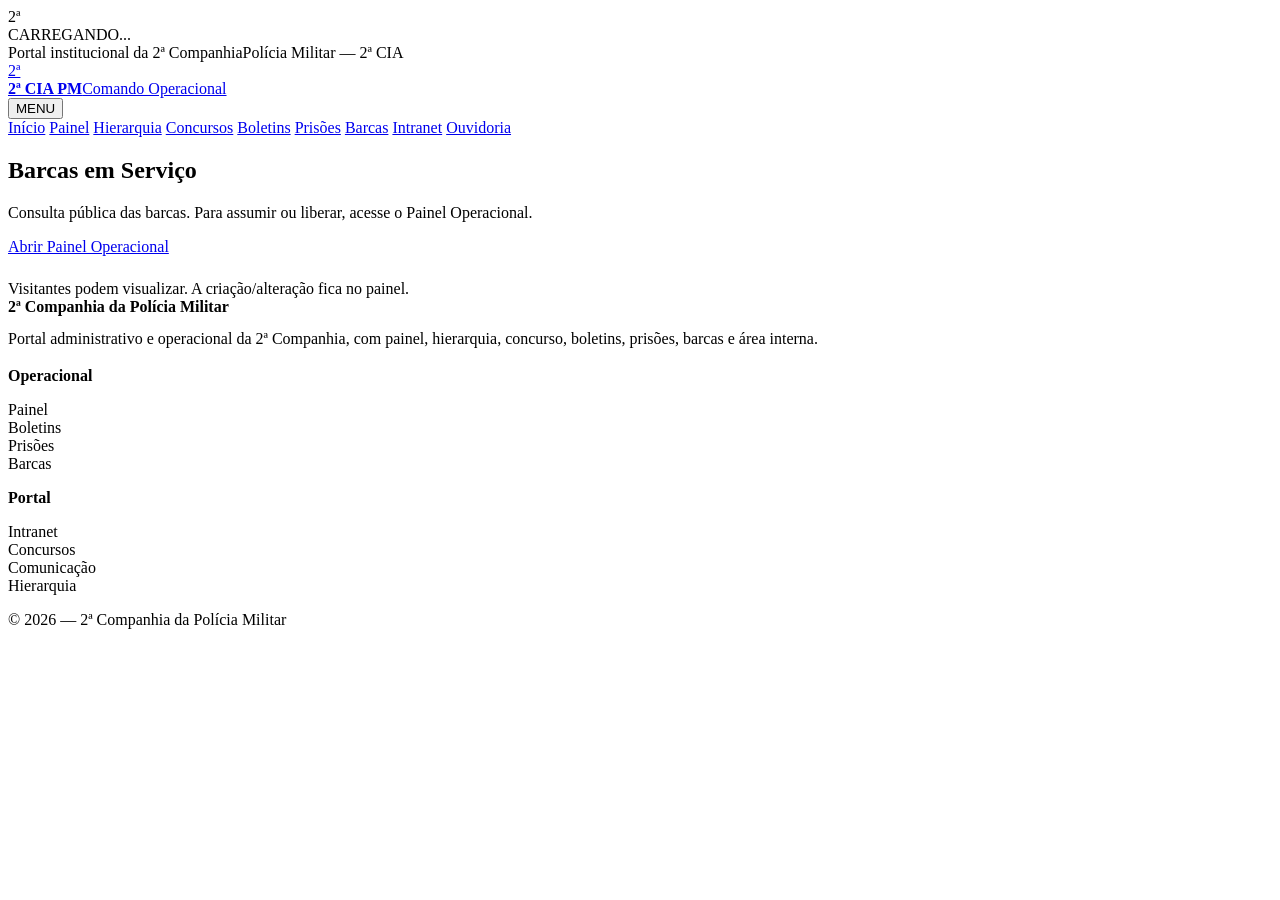
==== barcas.html @ 35450de1 "Add files via upload" ====
<!DOCTYPE html><html lang="pt-BR"><head><meta charset="UTF-8"><meta name="viewport" content="width=device-width, initial-scale=1.0"><title>Barcas | 2ª CIA PM</title><link rel="stylesheet" href="assets/style.css"></head><body><div id="pageLoader"><div class="loader-shield">2ª</div><div class="loader-text">CARREGANDO...</div></div>

<div class="topbar"><div class="container"><span>Portal institucional da 2ª Companhia</span><span>Polícia Militar — 2ª CIA</span></div></div>
<header class="navbar">
  <div class="container nav-content">
    <a class="brand" href="index.html"><div class="logo">2ª</div><div><strong>2ª CIA PM</strong><span>Comando Operacional</span></div></a>
    <button class="mobile-btn" onclick="toggleMenu()">MENU</button>
    <nav class="menu" id="menu">
      <a href="index.html">Início</a>
      <a href="painel.html">Painel</a>
      <a href="hierarquia.html">Hierarquia</a>
      <a href="concurso.html">Concursos</a>
      <a href="boletins.html">Boletins</a>
      <a href="prisoes.html">Prisões</a>
      <a href="barcas.html">Barcas</a>
      <a href="intranet.html">Intranet</a>
      <a href="ouvidoria.html">Ouvidoria</a>
    </nav>
  </div>
</header>

<section class="page-hero"><div class="container"><h1>Barcas em Serviço</h1><p>Consulta pública das barcas. Para assumir ou liberar, acesse o Painel Operacional.</p></div></section>
<section class="section"><div class="container">
  <div class="actions" style="margin-bottom:24px">
    <a class="btn btn-primary" href="painel.html">Abrir Painel Operacional</a>
  </div>
  <div id="barcaPermissao" class="lock-msg">Visitantes podem visualizar. A criação/alteração fica no painel.</div>
  <div id="barcaGrid" class="barca-grid"></div>
</div></section>

<footer class="footer">
  <div class="container footer-grid">
    <div><strong>2ª Companhia da Polícia Militar</strong><p style="margin-top:10px;line-height:1.6">Portal administrativo e operacional da 2ª Companhia, com painel, hierarquia, concurso, boletins, prisões, barcas e área interna.</p></div>
    <div><strong>Operacional</strong><p>Painel<br>Boletins<br>Prisões<br>Barcas</p></div>
    <div><strong>Portal</strong><p>Intranet<br>Concursos<br>Comunicação<br>Hierarquia</p></div>
  </div>
  <div class="container copy">© 2026 — 2ª Companhia da Polícia Militar</div>
</footer><script src="assets/script.js"></script>
</body></html>
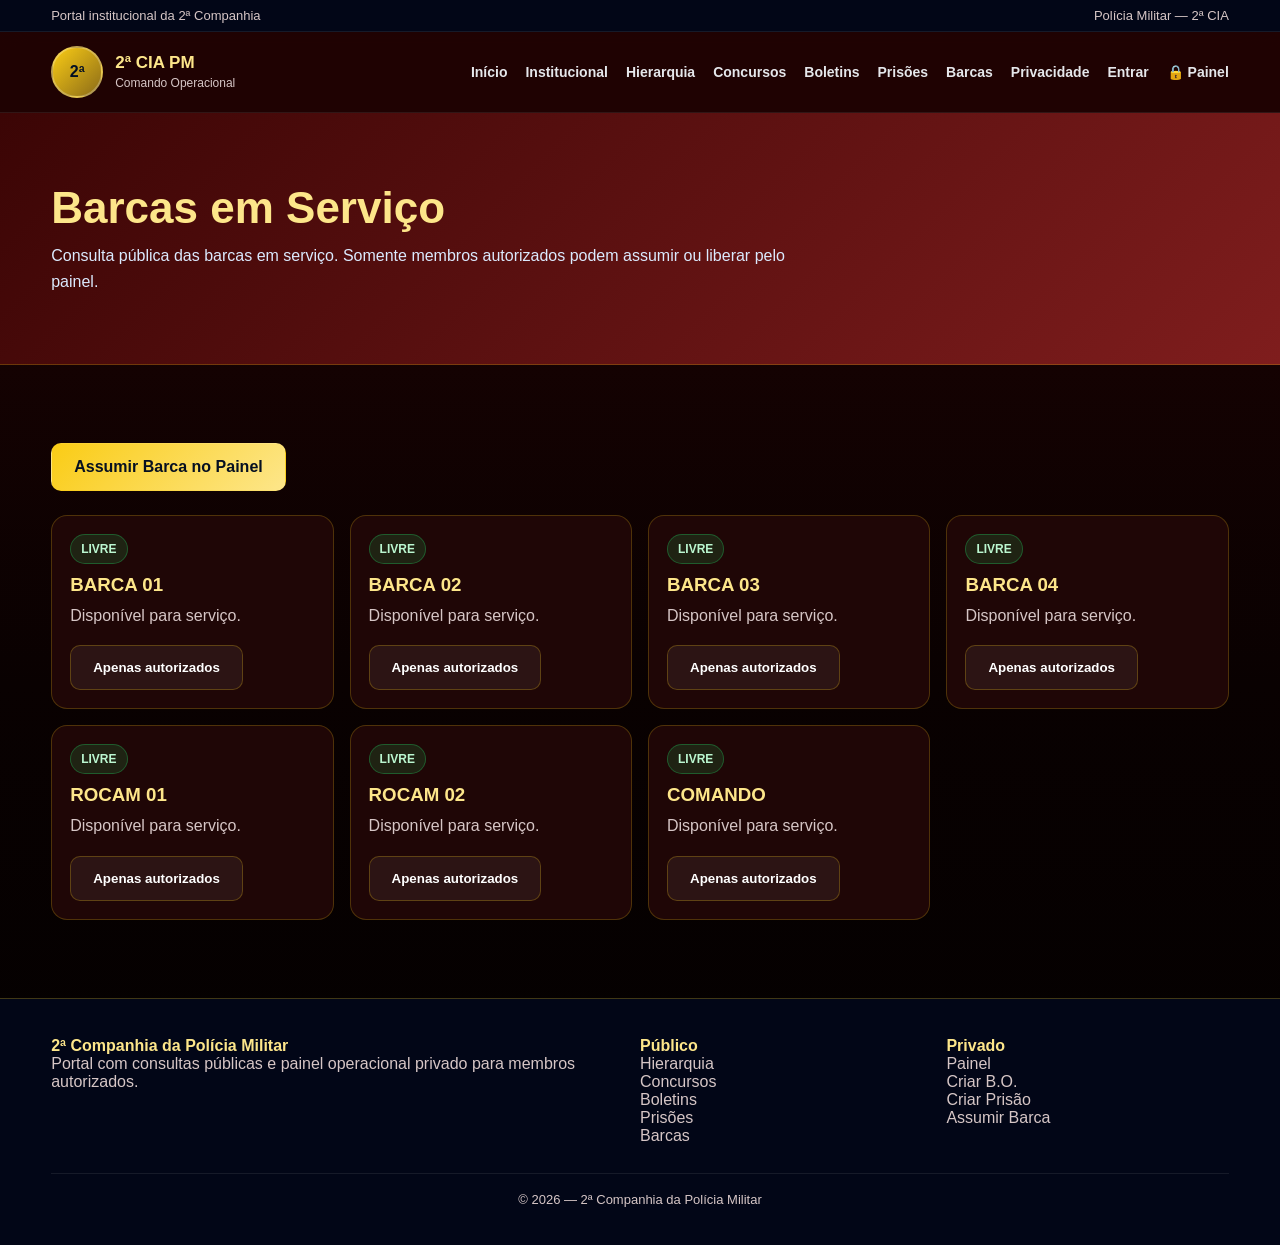
==== commit 67f3d1c8: "Add files via upload" ====
--- a/barcas.html
+++ b/barcas.html
@@ -1,39 +1,88 @@
-<!DOCTYPE html><html lang="pt-BR"><head><meta charset="UTF-8"><meta name="viewport" content="width=device-width, initial-scale=1.0"><title>Barcas | 2ª CIA PM</title><link rel="stylesheet" href="assets/style.css"></head><body><div id="pageLoader"><div class="loader-shield">2ª</div><div class="loader-text">CARREGANDO...</div></div>
+<!DOCTYPE html>
+<html lang="pt-BR">
+<head>
+  <meta charset="UTF-8">
+  <meta name="viewport" content="width=device-width, initial-scale=1.0">
+  <title>Barcas | 2ª CIA PM</title>
+  <link rel="stylesheet" href="assets/style.css">
+</head>
+<body>
 
-<div class="topbar"><div class="container"><span>Portal institucional da 2ª Companhia</span><span>Polícia Militar — 2ª CIA</span></div></div>
+<div class="topbar">
+  <div class="container">
+    <span>Portal institucional da 2ª Companhia</span>
+    <span>Polícia Militar — 2ª CIA</span>
+  </div>
+</div>
+
 <header class="navbar">
   <div class="container nav-content">
-    <a class="brand" href="index.html"><div class="logo">2ª</div><div><strong>2ª CIA PM</strong><span>Comando Operacional</span></div></a>
+    <a class="brand" href="index.html">
+      <div class="logo">2ª</div>
+      <div>
+        <strong>2ª CIA PM</strong>
+        <span>Comando Operacional</span>
+      </div>
+    </a>
+
     <button class="mobile-btn" onclick="toggleMenu()">MENU</button>
+
     <nav class="menu" id="menu">
       <a href="index.html">Início</a>
-      <a href="painel.html">Painel</a>
+      <a href="institucional.html">Institucional</a>
       <a href="hierarquia.html">Hierarquia</a>
       <a href="concurso.html">Concursos</a>
       <a href="boletins.html">Boletins</a>
       <a href="prisoes.html">Prisões</a>
       <a href="barcas.html">Barcas</a>
-      <a href="intranet.html">Intranet</a>
-      <a href="ouvidoria.html">Ouvidoria</a>
+      <a href="politica.html">Privacidade</a>
+      <a href="intranet.html">Entrar</a>
+      <a href="painel.html" class="painel-link">🔒 Painel</a>
     </nav>
   </div>
 </header>
 
-<section class="page-hero"><div class="container"><h1>Barcas em Serviço</h1><p>Consulta pública das barcas. Para assumir ou liberar, acesse o Painel Operacional.</p></div></section>
-<section class="section"><div class="container">
-  <div class="actions" style="margin-bottom:24px">
-    <a class="btn btn-primary" href="painel.html">Abrir Painel Operacional</a>
+
+<section class="page-hero">
+  <div class="container">
+    <h1>Barcas em Serviço</h1>
+    <p>Consulta pública das barcas em serviço. Somente membros autorizados podem assumir ou liberar pelo painel.</p>
   </div>
-  <div id="barcaPermissao" class="lock-msg">Visitantes podem visualizar. A criação/alteração fica no painel.</div>
-  <div id="barcaGrid" class="barca-grid"></div>
-</div></section>
+</section>
+
+<section class="section">
+  <div class="container">
+    <div class="actions" style="margin-bottom:24px">
+      <a class="btn btn-primary painel-link" href="painel.html">Assumir Barca no Painel</a>
+    </div>
+
+    <div id="barcaGrid" class="barca-grid"></div>
+  </div>
+</section>
+
 
 <footer class="footer">
   <div class="container footer-grid">
-    <div><strong>2ª Companhia da Polícia Militar</strong><p style="margin-top:10px;line-height:1.6">Portal administrativo e operacional da 2ª Companhia, com painel, hierarquia, concurso, boletins, prisões, barcas e área interna.</p></div>
-    <div><strong>Operacional</strong><p>Painel<br>Boletins<br>Prisões<br>Barcas</p></div>
-    <div><strong>Portal</strong><p>Intranet<br>Concursos<br>Comunicação<br>Hierarquia</p></div>
+    <div>
+      <strong>2ª Companhia da Polícia Militar</strong>
+      <p>Portal com consultas públicas e painel operacional privado para membros autorizados.</p>
+    </div>
+
+    <div>
+      <strong>Público</strong>
+      <p>Hierarquia<br>Concursos<br>Boletins<br>Prisões<br>Barcas</p>
+    </div>
+
+    <div>
+      <strong>Privado</strong>
+      <p>Painel<br>Criar B.O.<br>Criar Prisão<br>Assumir Barca</p>
+    </div>
   </div>
+
   <div class="container copy">© 2026 — 2ª Companhia da Polícia Militar</div>
-</footer><script src="assets/script.js"></script>
-</body></html>+</footer>
+
+<script src="assets/script.js"></script>
+
+</body>
+</html>
--- a/assets/style.css
+++ b/assets/style.css
@@ -0,0 +1,472 @@
+
+:root{
+  --bg:#170303;
+  --bg2:#2b0505;
+  --card:#240707;
+  --card2:#3b0b0b;
+  --gold:#facc15;
+  --gold2:#fde68a;
+  --blue:#991b1b;
+  --red:#b91c1c;
+  --red2:#ef4444;
+  --text:#f8fafc;
+  --muted:#d6c6c6;
+  --danger:#ef4444;
+  --success:#22c55e;
+  --border:rgba(250,204,21,.25);
+}
+*{margin:0;padding:0;box-sizing:border-box;font-family:Arial,Helvetica,sans-serif}
+html{scroll-behavior:smooth}
+body{background:linear-gradient(180deg,#210303,#090101 55%,#020000);color:var(--text);overflow-x:hidden}
+a{text-decoration:none;color:inherit}
+.container{width:min(1180px,92%);margin:auto}
+.topbar{background:#020617;color:var(--muted);font-size:13px;padding:8px 0;border-bottom:1px solid rgba(255,255,255,.08)}
+.topbar .container{display:flex;justify-content:space-between;gap:10px;flex-wrap:wrap}
+.navbar{position:sticky;top:0;z-index:10;background:rgba(7,16,31,.92);backdrop-filter:blur(14px);border-bottom:1px solid rgba(255,255,255,.08)}
+.nav-content{display:flex;align-items:center;justify-content:space-between;padding:14px 0;gap:16px}
+.brand{display:flex;align-items:center;gap:12px}
+.logo{width:52px;height:52px;border-radius:50%;background:linear-gradient(135deg,var(--gold),#8b6b18);display:grid;place-items:center;color:#031024;font-weight:900;border:2px solid rgba(255,255,255,.25)}
+.brand strong{display:block;color:var(--gold2);font-size:17px}
+.brand span{font-size:12px;color:var(--muted)}
+.menu{display:flex;gap:18px;align-items:center;flex-wrap:wrap}
+.menu a{color:#e5e7eb;font-weight:700;font-size:14px}
+.menu a:hover{color:var(--gold2)}
+.mobile-btn{display:none;background:var(--gold);border:0;border-radius:8px;padding:10px 12px;font-weight:900}
+.hero{position:relative;min-height:620px;display:grid;align-items:center;overflow:hidden}
+.hero:before{
+  content:"";position:absolute;inset:0;
+  background:
+    linear-gradient(90deg,rgba(2,6,23,.92),rgba(7,16,31,.75),rgba(7,16,31,.45)),
+    radial-gradient(circle at 80% 20%,rgba(214,173,60,.25),transparent 30%),
+    url('assets/hero.svg');
+  background-size:cover;background-position:center;
+}
+.hero .container{position:relative;z-index:1}
+.badge{display:inline-flex;gap:8px;align-items:center;background:rgba(214,173,60,.14);border:1px solid var(--border);color:var(--gold2);padding:9px 14px;border-radius:999px;font-weight:800;font-size:13px;margin-bottom:18px}
+.hero h1{font-size:clamp(36px,6vw,76px);line-height:.96;max-width:860px;color:white;text-transform:uppercase}
+.hero h1 span{color:var(--gold2)}
+.hero p{max-width:730px;color:#dbeafe;font-size:18px;line-height:1.6;margin:22px 0}
+.actions{display:flex;gap:14px;flex-wrap:wrap}
+.btn{display:inline-block;padding:14px 22px;border-radius:10px;font-weight:900;border:1px solid transparent;cursor:pointer}
+.btn-primary{background:linear-gradient(135deg,var(--gold),var(--gold2));color:#061021}
+.btn-outline{border-color:var(--border);color:white;background:rgba(255,255,255,.06)}
+.btn:hover{transform:translateY(-1px)}
+.notice{background:#111827;border-top:1px solid var(--border);border-bottom:1px solid var(--border);padding:14px 0;color:#fde68a;text-align:center;font-weight:800}
+.section{padding:78px 0}
+.section-title{text-align:center;margin-bottom:38px}
+.section-title small{color:var(--gold2);font-weight:900;text-transform:uppercase;letter-spacing:1px}
+.section-title h2{font-size:clamp(28px,4vw,44px);margin-top:8px}
+.section-title p{color:var(--muted);max-width:760px;margin:12px auto 0;line-height:1.6}
+.grid{display:grid;grid-template-columns:repeat(3,1fr);gap:22px}
+.card{background:linear-gradient(180deg,var(--card),rgba(15,23,42,.82));border:1px solid rgba(255,255,255,.08);border-radius:18px;padding:26px;box-shadow:0 18px 40px rgba(0,0,0,.22)}
+.card h3{color:var(--gold2);margin-bottom:10px;font-size:22px}
+.card p,.card li{color:var(--muted);line-height:1.55}
+.icon{width:46px;height:46px;border-radius:12px;background:rgba(214,173,60,.15);display:grid;place-items:center;margin-bottom:18px;font-size:24px;border:1px solid var(--border)}
+.rank-block{margin-bottom:24px;background:rgba(16,29,54,.86);border:1px solid rgba(255,255,255,.08);border-left:5px solid var(--gold);border-radius:18px;padding:24px}
+.rank-head{display:flex;align-items:center;justify-content:space-between;gap:12px;flex-wrap:wrap;margin-bottom:18px}
+.rank-head h3{font-size:23px;color:var(--gold2)}
+.rank-head span{color:var(--muted);font-size:14px}
+.members{display:grid;grid-template-columns:repeat(auto-fit,minmax(180px,1fr));gap:12px}
+.member{background:#1e293b;border:1px solid rgba(255,255,255,.07);padding:13px;border-radius:12px;font-weight:800;text-align:center}
+.news-grid{display:grid;grid-template-columns:2fr 1fr;gap:22px}
+.news-main{min-height:300px;background:linear-gradient(rgba(0,0,0,.45),rgba(0,0,0,.8)),url('assets/news.svg');background-size:cover;background-position:center;display:flex;align-items:end}
+.news-tag{display:inline-block;background:var(--gold);color:#07101f;padding:7px 10px;border-radius:8px;font-size:12px;font-weight:900;margin-bottom:10px}
+.panel{background:rgba(15,23,42,.9);border:1px solid rgba(255,255,255,.09);border-radius:18px;padding:24px}
+.form{display:grid;gap:14px}
+.input, textarea, select{width:100%;padding:14px 15px;border-radius:10px;border:1px solid rgba(255,255,255,.12);background:#0f172a;color:white;outline:none}
+textarea{min-height:120px;resize:vertical}
+label{font-weight:800;color:#e5e7eb}
+.result{margin-top:18px;padding:16px;border-radius:12px;display:none;font-weight:800}
+.result.ok{display:block;background:rgba(34,197,94,.15);border:1px solid rgba(34,197,94,.35);color:#bbf7d0}
+.result.bad{display:block;background:rgba(239,68,68,.15);border:1px solid rgba(239,68,68,.35);color:#fecaca}
+.login-box{max-width:520px;margin:auto}
+.hidden{display:none!important}
+.boletim-item{display:flex;justify-content:space-between;gap:10px;padding:14px;border-bottom:1px solid rgba(255,255,255,.08);color:var(--muted)}
+.footer{background:#020617;border-top:1px solid var(--border);padding:38px 0;color:var(--muted)}
+.footer-grid{display:grid;grid-template-columns:2fr 1fr 1fr;gap:24px}
+.footer strong{color:var(--gold2)}
+.copy{text-align:center;margin-top:28px;padding-top:18px;border-top:1px solid rgba(255,255,255,.08);font-size:13px}
+.page-hero{padding:70px 0;background:linear-gradient(135deg,#06142e,#0b2c5f);border-bottom:1px solid var(--border)}
+.page-hero h1{font-size:44px;color:var(--gold2)}
+.page-hero p{color:#dbeafe;margin-top:10px;max-width:750px;line-height:1.6}
+.table{width:100%;border-collapse:collapse;background:rgba(15,23,42,.85);border-radius:16px;overflow:hidden}
+.table th,.table td{padding:15px;border-bottom:1px solid rgba(255,255,255,.08);text-align:left;color:var(--muted)}
+.table th{background:#0b1730;color:var(--gold2)}
+@media(max-width:850px){
+  .mobile-btn{display:block}
+  .menu{display:none;width:100%;flex-direction:column;align-items:flex-start;padding:12px 0}
+  .menu.open{display:flex}
+  .nav-content{flex-wrap:wrap}
+  .grid,.news-grid,.footer-grid{grid-template-columns:1fr}
+  .hero{min-height:560px}
+}
+
+
+/* Animações e transições */
+@keyframes fadeUp{
+  from{opacity:0;transform:translateY(28px)}
+  to{opacity:1;transform:translateY(0)}
+}
+@keyframes pulseGlow{
+  0%,100%{box-shadow:0 0 0 rgba(239,68,68,0)}
+  50%{box-shadow:0 0 28px rgba(239,68,68,.35)}
+}
+@keyframes floatLogo{
+  0%,100%{transform:translateY(0)}
+  50%{transform:translateY(-6px)}
+}
+@keyframes redSweep{
+  0%{transform:translateX(-120%)}
+  100%{transform:translateX(120%)}
+}
+.logo{animation:floatLogo 3s ease-in-out infinite}
+.hero h1,.hero p,.actions,.section-title,.card,.rank-block,.panel,.table,.page-hero h1,.page-hero p{
+  animation:fadeUp .75s ease both;
+}
+.card,.rank-block,.member,.panel,.btn{
+  transition:transform .25s ease, border-color .25s ease, box-shadow .25s ease, background .25s ease;
+}
+.card:hover,.rank-block:hover,.panel:hover{
+  transform:translateY(-7px);
+  border-color:rgba(250,204,21,.55);
+  box-shadow:0 22px 55px rgba(185,28,28,.25);
+}
+.member:hover{
+  transform:scale(1.035);
+  background:#3b0b0b;
+  border-color:rgba(250,204,21,.45);
+}
+.btn-primary{
+  animation:pulseGlow 2.6s ease-in-out infinite;
+}
+.navbar{
+  background:rgba(32,3,3,.94)!important;
+}
+.hero:before{
+  background:
+    linear-gradient(90deg,rgba(20,0,0,.95),rgba(72,8,8,.78),rgba(120,12,12,.42)),
+    radial-gradient(circle at 80% 20%,rgba(239,68,68,.25),transparent 30%),
+    url('assets/hero.svg')!important;
+}
+.page-hero{
+  background:linear-gradient(135deg,#3b0505,#7f1d1d)!important;
+}
+.notice{
+  background:#3b0505!important;
+}
+.card,.rank-block,.panel{
+  background:linear-gradient(180deg,#260707,rgba(40,8,8,.88))!important;
+}
+.icon{
+  background:rgba(239,68,68,.16)!important;
+}
+.hero::after{
+  content:"";
+  position:absolute;
+  top:0;
+  bottom:0;
+  width:45%;
+  background:linear-gradient(90deg,transparent,rgba(255,255,255,.06),transparent);
+  animation:redSweep 5.5s linear infinite;
+  pointer-events:none;
+}
+.input:focus, textarea:focus, select:focus{
+  border-color:rgba(250,204,21,.7);
+  box-shadow:0 0 0 3px rgba(250,204,21,.12);
+}
+
+
+/* Efeito de clique nos botões */
+.btn{
+  position:relative;
+  overflow:hidden;
+  user-select:none;
+}
+.btn:active{
+  transform:scale(.96) translateY(1px);
+}
+.btn .ripple{
+  position:absolute;
+  border-radius:50%;
+  transform:scale(0);
+  animation:rippleEffect .65s linear;
+  background:rgba(255,255,255,.45);
+  pointer-events:none;
+}
+@keyframes rippleEffect{
+  to{transform:scale(4);opacity:0}
+}
+
+/* Painel de informações */
+.stats-grid{
+  display:grid;
+  grid-template-columns:repeat(4,1fr);
+  gap:18px;
+  margin-top:28px;
+}
+.stat-card{
+  background:linear-gradient(180deg,#300707,rgba(55,8,8,.9));
+  border:1px solid rgba(250,204,21,.25);
+  border-radius:18px;
+  padding:22px;
+  text-align:center;
+  animation:fadeUp .75s ease both;
+  transition:.25s ease;
+}
+.stat-card:hover{
+  transform:translateY(-6px);
+  box-shadow:0 22px 55px rgba(185,28,28,.25);
+}
+.stat-card strong{
+  display:block;
+  font-size:34px;
+  color:var(--gold2);
+  margin-bottom:8px;
+}
+.stat-card span{
+  color:var(--muted);
+  font-weight:800;
+}
+
+/* Cards de barca */
+.barca-grid{
+  display:grid;
+  grid-template-columns:repeat(auto-fit,minmax(230px,1fr));
+  gap:16px;
+}
+.barca-card{
+  background:#1f0606;
+  border:1px solid rgba(250,204,21,.22);
+  border-radius:16px;
+  padding:18px;
+  transition:.25s ease;
+}
+.barca-card:hover{
+  transform:translateY(-5px);
+  border-color:rgba(250,204,21,.55);
+}
+.barca-status{
+  display:inline-block;
+  padding:7px 10px;
+  border-radius:999px;
+  font-size:12px;
+  font-weight:900;
+  margin-bottom:10px;
+}
+.livre{background:rgba(34,197,94,.15);color:#bbf7d0;border:1px solid rgba(34,197,94,.35)}
+.ocupada{background:rgba(239,68,68,.15);color:#fecaca;border:1px solid rgba(239,68,68,.35)}
+.barca-card h3{color:var(--gold2);margin-bottom:8px}
+.barca-card p{color:var(--muted);line-height:1.45}
+
+@media(max-width:850px){
+  .stats-grid{grid-template-columns:1fr 1fr}
+}
+@media(max-width:520px){
+  .stats-grid{grid-template-columns:1fr}
+}
+
+
+/* Tela de carregamento entre páginas */
+#pageLoader{
+  position:fixed;
+  inset:0;
+  z-index:9999;
+  background:radial-gradient(circle at center,#7f1d1d,#160202 65%,#030000);
+  display:flex;
+  align-items:center;
+  justify-content:center;
+  flex-direction:column;
+  opacity:0;
+  visibility:hidden;
+  transition:opacity .28s ease, visibility .28s ease;
+}
+#pageLoader.show{
+  opacity:1;
+  visibility:visible;
+}
+.loader-shield{
+  width:86px;
+  height:86px;
+  border-radius:24px;
+  border:3px solid rgba(250,204,21,.65);
+  display:grid;
+  place-items:center;
+  color:#fde68a;
+  font-weight:900;
+  font-size:30px;
+  animation:loaderPulse 1s ease-in-out infinite;
+  background:rgba(0,0,0,.25);
+}
+.loader-text{
+  margin-top:18px;
+  color:#fde68a;
+  font-weight:900;
+  letter-spacing:1px;
+}
+@keyframes loaderPulse{
+  0%,100%{transform:scale(1) rotate(0deg);box-shadow:0 0 0 rgba(250,204,21,0)}
+  50%{transform:scale(1.08) rotate(2deg);box-shadow:0 0 34px rgba(250,204,21,.35)}
+}
+.lock-msg{
+  margin-bottom:20px;
+  padding:16px;
+  border-radius:14px;
+  background:rgba(250,204,21,.12);
+  border:1px solid rgba(250,204,21,.28);
+  color:#fde68a;
+  font-weight:800;
+}
+
+
+/* Prisões e vínculos */
+.public-list{
+  display:grid;
+  gap:14px;
+}
+.record-card{
+  background:#1f0606;
+  border:1px solid rgba(250,204,21,.22);
+  border-radius:16px;
+  padding:18px;
+  transition:.25s ease;
+}
+.record-card:hover{
+  transform:translateY(-4px);
+  border-color:rgba(250,204,21,.55);
+}
+.record-card h3{
+  color:var(--gold2);
+  margin-bottom:8px;
+}
+.record-card p{
+  color:var(--muted);
+  line-height:1.5;
+}
+.protocol{
+  display:inline-block;
+  background:rgba(250,204,21,.14);
+  color:#fde68a;
+  border:1px solid rgba(250,204,21,.28);
+  padding:6px 10px;
+  border-radius:999px;
+  font-size:12px;
+  font-weight:900;
+  margin-bottom:10px;
+}
+.search-row{
+  display:grid;
+  grid-template-columns:1fr auto;
+  gap:12px;
+  margin-bottom:18px;
+}
+@media(max-width:650px){
+  .search-row{grid-template-columns:1fr}
+}
+
+
+/* Painel Operacional */
+.panel-tabs{
+  display:flex;
+  gap:12px;
+  flex-wrap:wrap;
+  margin-bottom:24px;
+}
+.tab-btn{
+  border:1px solid rgba(250,204,21,.25);
+  background:#250707;
+  color:#fde68a;
+  padding:13px 18px;
+  border-radius:12px;
+  font-weight:900;
+  cursor:pointer;
+  transition:.25s ease;
+}
+.tab-btn:hover,.tab-btn.active{
+  background:linear-gradient(135deg,#b91c1c,#7f1d1d);
+  transform:translateY(-3px);
+  box-shadow:0 14px 35px rgba(185,28,28,.25);
+}
+.tab-content{
+  display:none;
+  animation:fadeUp .45s ease both;
+}
+.tab-content.active{
+  display:block;
+}
+.quick-actions{
+  display:grid;
+  grid-template-columns:repeat(3,1fr);
+  gap:18px;
+  margin-bottom:28px;
+}
+.quick-card{
+  background:linear-gradient(180deg,#300707,rgba(55,8,8,.9));
+  border:1px solid rgba(250,204,21,.25);
+  border-radius:18px;
+  padding:22px;
+  cursor:pointer;
+  transition:.25s ease;
+}
+.quick-card:hover{
+  transform:translateY(-7px);
+  border-color:rgba(250,204,21,.6);
+  box-shadow:0 22px 55px rgba(185,28,28,.25);
+}
+.quick-card h3{color:#fde68a;margin-bottom:8px}
+.quick-card p{color:var(--muted);line-height:1.5}
+@media(max-width:850px){
+  .quick-actions{grid-template-columns:1fr}
+}
+
+
+/* Categorias automáticas do painel */
+.category-board{
+  display:grid;
+  grid-template-columns:repeat(3,1fr);
+  gap:18px;
+  margin-top:28px;
+}
+.category-column{
+  background:rgba(31,6,6,.92);
+  border:1px solid rgba(250,204,21,.22);
+  border-radius:18px;
+  padding:18px;
+  min-height:260px;
+}
+.category-column h3{
+  color:#fde68a;
+  margin-bottom:14px;
+  display:flex;
+  justify-content:space-between;
+  gap:10px;
+  align-items:center;
+}
+.category-count{
+  background:rgba(250,204,21,.14);
+  border:1px solid rgba(250,204,21,.28);
+  color:#fde68a;
+  padding:5px 9px;
+  border-radius:999px;
+  font-size:12px;
+}
+.mini-record{
+  background:#120303;
+  border:1px solid rgba(255,255,255,.08);
+  border-left:4px solid #facc15;
+  border-radius:12px;
+  padding:12px;
+  margin-bottom:10px;
+  animation:fadeUp .35s ease both;
+}
+.mini-record strong{
+  color:#fde68a;
+}
+.mini-record p{
+  color:var(--muted);
+  font-size:13px;
+  line-height:1.45;
+  margin-top:5px;
+}
+@media(max-width:950px){
+  .category-board{grid-template-columns:1fr}
+}
